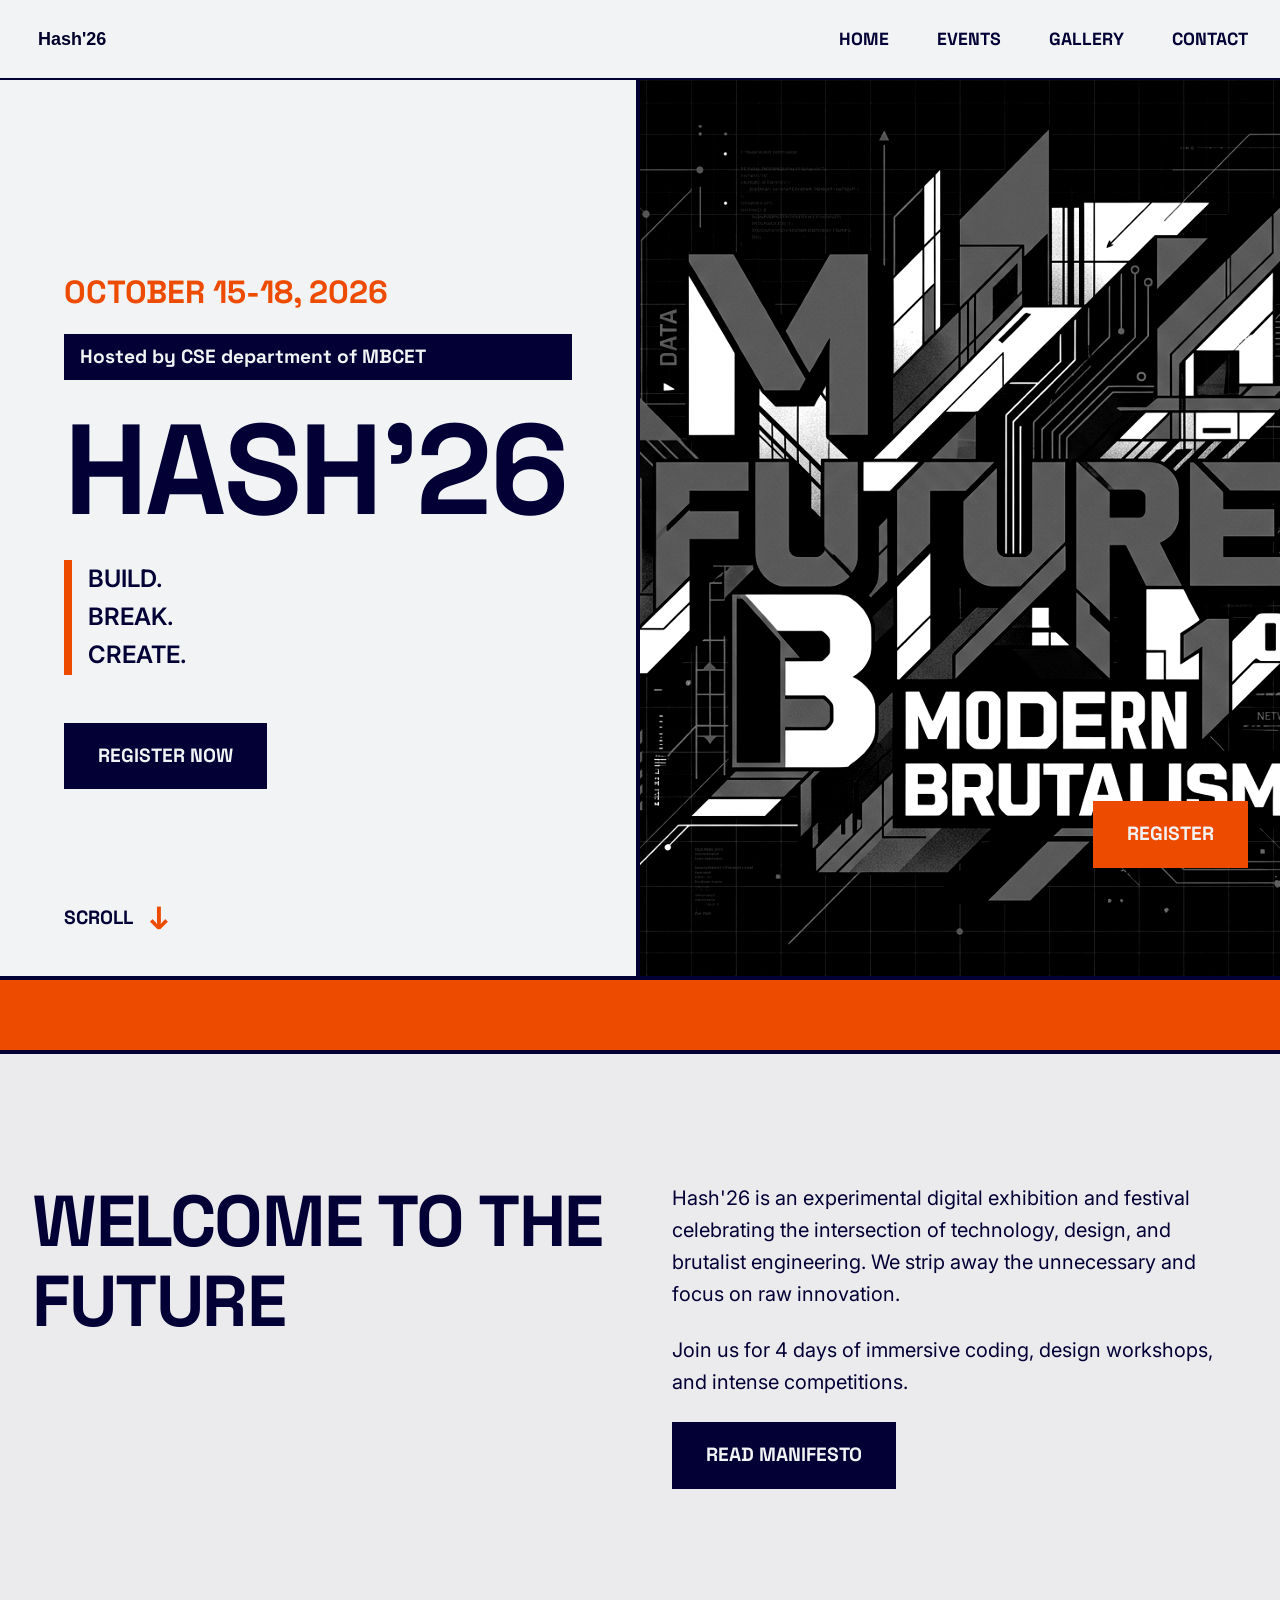
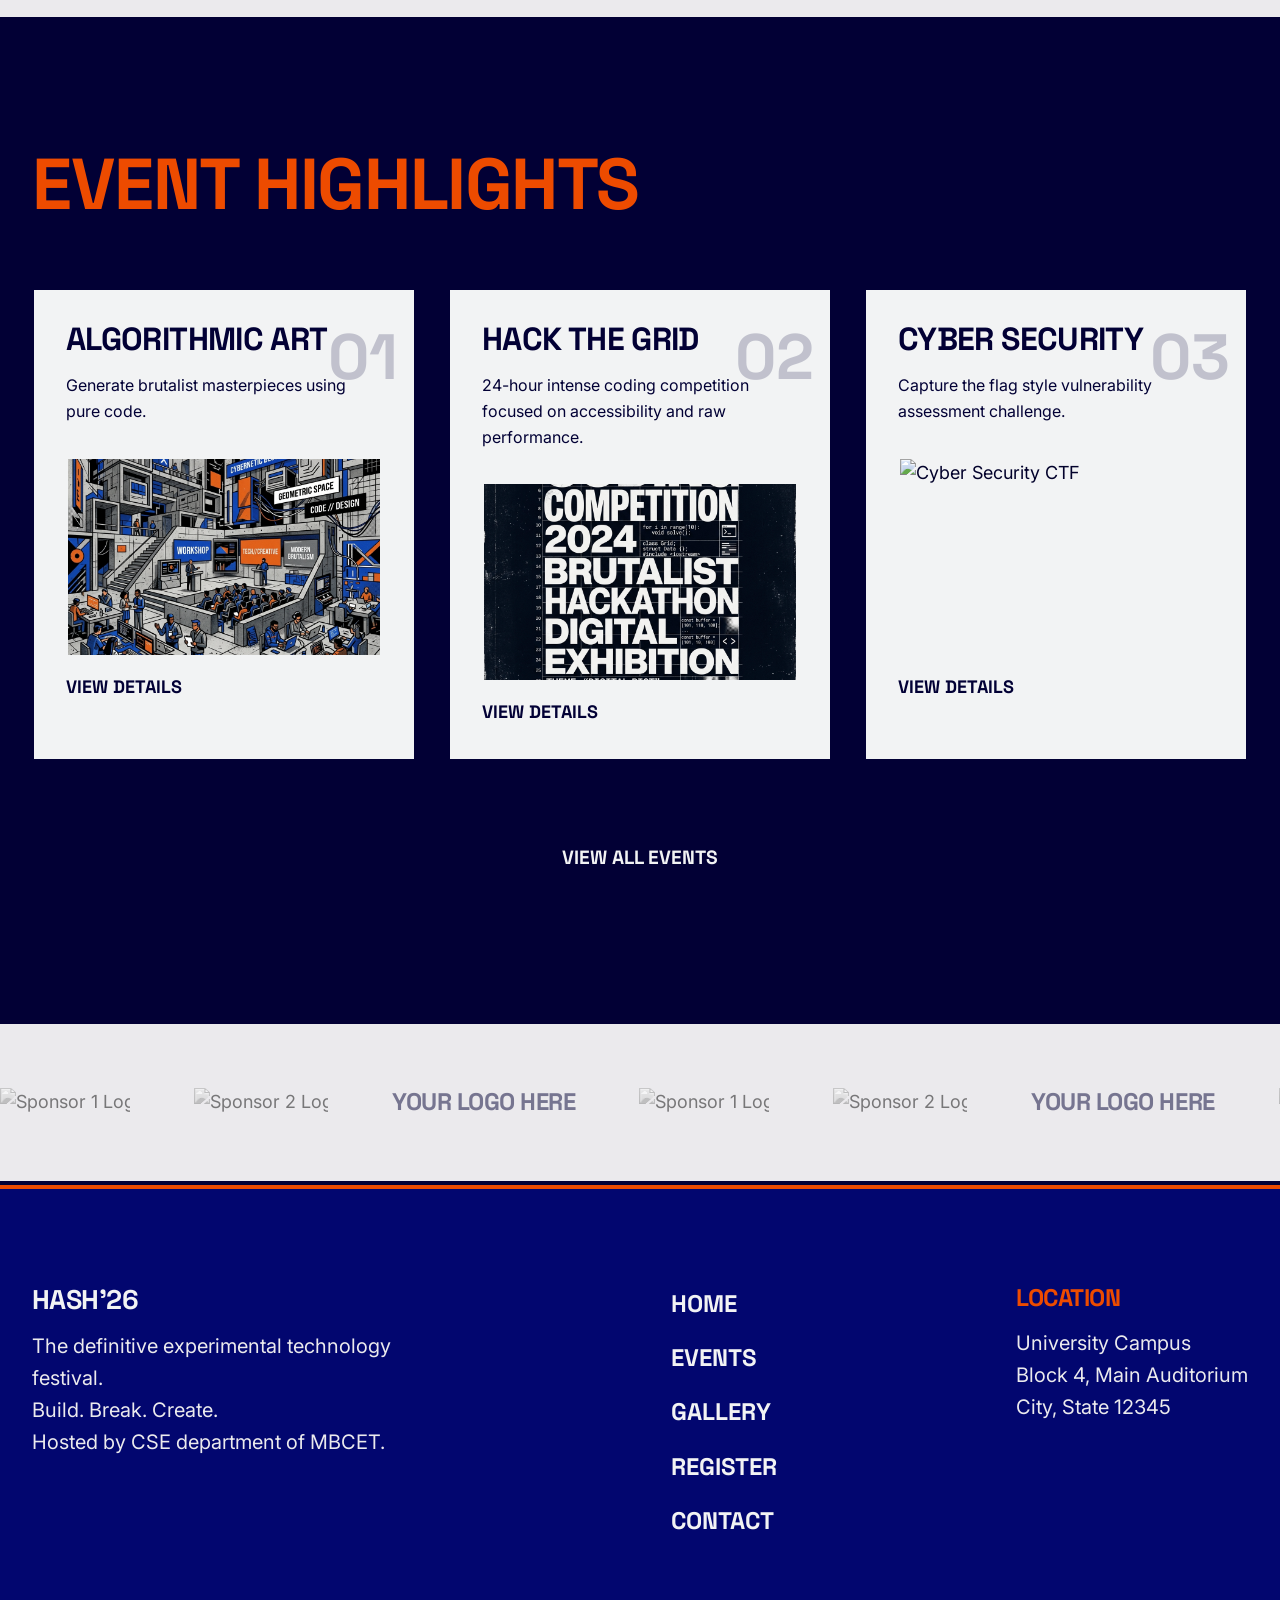
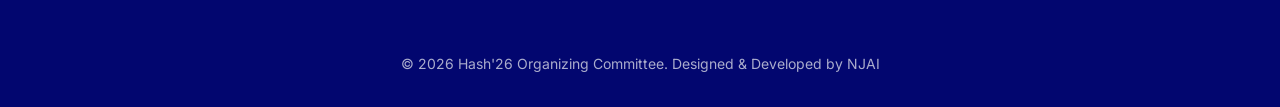
==== index.html @ 5d6be67c "feat: initialize website project structure with landing, events, gallery, register, and contact page" ====
<!DOCTYPE html>
<html lang="en">

<head>
  <meta charset="UTF-8">
  <meta name="viewport" content="width=device-width, initial-scale=1.0">
  <title>Hash'26 | Build. Break. Create.</title>
  <meta name="description"
    content="Hash'26 - The modern technology festival featuring events, hackathons, and exhibitions.">
  <link rel="stylesheet" href="css/style.css">
</head>

<body>

  <!-- Sticky Navigation -->
  <header class="main-navigation">
    <div class="container">
      <a href="index.html" class="brand-logo">
        <img src="images/logo.svg" alt="Hash'26 Logo" width="120" height="30">
      </a>
      <nav>
        <ul class="nav-menu">
          <li><a href="index.html" class="nav-item">Home</a></li>
          <li><a href="events.html" class="nav-item">Events</a></li>
          <li><a href="gallery.html" class="nav-item">Gallery</a></li>
          <li><a href="contact.html" class="nav-item">Contact</a></li>
        </ul>
      </nav>
    </div>
  </header>

  <main>
    <!-- Hero Section -->
    <section class="hero-header">
      <div class="hero-text-content">
        <div class="hero-date-text">October 15-18, 2026</div>
        <div class="host-info" style="font-family: var(--font-display); font-weight: 700; color: var(--bg-primary); background: var(--dark-primary); display: inline-block; padding: 0.5rem 1rem; margin-bottom: 2rem; font-size: 1.2rem;">Hosted by CSE department of MBCET</div>
        <h1 class="hero-headline">HASH'26</h1>
        <div class="hero-theme-statement">
          BUILD.<br>BREAK.<br>CREATE.
        </div>
        <div>
          <a href="register.html" class="register-button">Register Now</a>
        </div>
        <div class="scroll-down-hint">Scroll</div>
      </div>
      <img src="images/hero.jpg" alt="Abstract geometric composition representing technology" class="hero-cover">
    </section>

    <!-- Announcements -->
    <aside class="marquee-banner">
      <div class="marquee-text">
        *** REGISTRATION CLOSES IN 5 DAYS *** EARLY BIRD TICKETS SOLD OUT *** NEW HACKATHON TRACK ANNOUNCED *** KEYNOTE
        SPEAKER: JANE DOE ***
      </div>
    </aside>

    <!-- Welcome / About -->
    <section class="page-section-secondary">
      <div class="container">
        <div class="about-grid">
          <div>
            <h2>WELCOME TO THE FUTURE</h2>
          </div>
          <div>
            <p>Hash'26 is an experimental digital exhibition and festival celebrating the intersection of
              technology, design, and brutalist engineering. We strip away the unnecessary and focus on raw innovation.
            </p>
            <p>Join us for 4 days of immersive coding, design workshops, and intense competitions.</p>
            <a href="events.html" class="register-button">Read Manifesto</a>
          </div>
        </div>
      </div>
    </section>

    <!-- Event Highlights -->
    <section class="page-section-dark">
      <div class="container">
        <h2 class="events-preview-title">EVENT HIGHLIGHTS</h2>

        <div class="events-grid">
          <!-- Card 1 -->
          <article class="event-feature-card">
            <div class="event-index">01</div>
            <h3>Algorithmic Art</h3>
            <p>Generate brutalist masterpieces using pure code.</p>
            <img src="images/event1.jpg" alt="Algorithmic Art Workshop" class="event-feature-img">
            <a href="events.html" class="event-feature-link">View Details</a>
          </article>

          <!-- Card 2 -->
          <article class="event-feature-card">
            <div class="event-index">02</div>
            <h3>Hack The Grid</h3>
            <p>24-hour intense coding competition focused on accessibility and raw performance.</p>
            <img src="images/event2.jpg" alt="Hack The Grid Competition" class="event-feature-img">
            <a href="events.html" class="event-feature-link">View Details</a>
          </article>

          <!-- Card 3 -->
          <article class="event-feature-card">
            <div class="event-index">03</div>
            <h3>Cyber Security</h3>
            <p>Capture the flag style vulnerability assessment challenge.</p>
            <img src="images/event3.jpg" alt="Cyber Security CTF" class="event-feature-img">
            <a href="events.html" class="event-feature-link">View Details</a>
          </article>
        </div>

        <div class="view-all-events">
          <a href="events.html" class="register-button">View All Events</a>
        </div>
      </div>
    </section>

    <!-- Sponsors Preview -->
    <section class="sponsor-banner">
      <div class="sponsor-track">
        <!-- Original Set -->
        <img src="images/sponsor1.png" alt="Sponsor 1 Logo">
        <img src="images/sponsor2.png" alt="Sponsor 2 Logo">
        <h3 class="sponsor-placeholder-text">YOUR LOGO HERE</h3>
        
        <!-- Duplicate Set 1 -->
        <img src="images/sponsor1.png" alt="Sponsor 1 Logo">
        <img src="images/sponsor2.png" alt="Sponsor 2 Logo">
        <h3 class="sponsor-placeholder-text">YOUR LOGO HERE</h3>
        
        <!-- Duplicate Set 2 -->
        <img src="images/sponsor1.png" alt="Sponsor 1 Logo">
        <img src="images/sponsor2.png" alt="Sponsor 2 Logo">
        <h3 class="sponsor-placeholder-text">YOUR LOGO HERE</h3>
        
        <!-- Duplicate Set 3 -->
        <img src="images/sponsor1.png" alt="Sponsor 1 Logo">
        <img src="images/sponsor2.png" alt="Sponsor 2 Logo">
        <h3 class="sponsor-placeholder-text">YOUR LOGO HERE</h3>
      </div>
    </section>
  </main>

  <footer class="site-footer">
    <div class="container">
      <div class="footer-layout">
        <div class="footer-brand">
          <h2>HASH'26</h2>
          <p>
            The definitive experimental technology festival.<br>
            Build. Break. Create.<br>
            Hosted by CSE department of MBCET.
          </p>
        </div>

        <nav class="footer-links">
          <ul>
            <li><a href="index.html">Home</a></li>
            <li><a href="events.html">Events</a></li>
            <li><a href="gallery.html">Gallery</a></li>
            <li><a href="register.html">Register</a></li>
            <li><a href="contact.html">Contact</a></li>
          </ul>
        </nav>

        <div class="footer-contact">
          <h3>LOCATION</h3>
          <p>
            University Campus<br>
            Block 4, Main Auditorium<br>
            City, State 12345
          </p>
        </div>
      </div>

      <div class="footer-legal">
        &copy; 2026 Hash'26 Organizing Committee. Designed & Developed by NJAI
      </div>
    </div>
  </footer>

  <!-- Fixed Floating Button -->
  <a href="register.html" class="register-button floating">REGISTER</a>

</body>

</html>
---- css/style.css ----
/* 
  HASH'26
  Style: Modern Brutalism
  No Utility Classes
*/

@import url('https://fonts.googleapis.com/css2?family=Inter:wght@400;600;800;900&family=Space+Grotesk:wght@400;600;700&display=swap');

:root {
  /* STRICT COLOR PALETTE */
  --bg-primary: #F2F3F4;
  --bg-secondary: #EBEAED;
  --dark-primary: #020035;
  --dark-secondary: #02066F;
  --accent: #2000B1;
  --highlight: #ED4B00;

  /* TYPOGRAPHY */
  --font-primary: 'Inter', sans-serif;
  --font-display: 'Space Grotesk', sans-serif;
}

/* RESET */
*, *::before, *::after {
  box-sizing: border-box;
  margin: 0;
  padding: 0;
}

html {
  scroll-behavior: smooth;
  font-size: 100%;
}

body {
  font-family: var(--font-primary);
  background-color: var(--bg-primary);
  color: var(--dark-primary);
  line-height: 1.6;
  font-size: 18px;
  overflow-x: hidden;
}

/* GLOBAL TYPOGRAPHY */
h1, h2, h3, h4, h5, h6 {
  font-family: var(--font-display);
  font-weight: 900;
  line-height: 1.1;
  text-transform: uppercase;
  letter-spacing: -0.02em;
}

p {
  font-size: 18px;
  max-width: 70ch;
  margin-bottom: 1.5rem;
}

@media (min-width: 1200px) {
  p { font-size: 20px; }
}

/* GLOBAL LAYOUT */
.container {
  width: 100%;
  max-width: 1400px;
  margin: 0 auto;
  padding: 0 2rem;
}

.page-section {
  padding-top: 8rem;
  padding-bottom: 8rem;
}

.page-section-dark {
  background-color: var(--dark-primary);
  color: var(--bg-primary);
  padding-top: 8rem;
  padding-bottom: 8rem;
}

.page-section-secondary {
  background-color: var(--bg-secondary);
  padding-top: 8rem;
  padding-bottom: 8rem;
}

/* BUTTONS */
.register-button {
  display: inline-block;
  background-color: var(--dark-primary);
  color: var(--bg-primary);
  text-decoration: none;
  font-family: var(--font-display);
  font-weight: 800;
  font-size: 1.2rem;
  padding: 1rem 2rem;
  border: 2px solid var(--dark-primary);
  border-radius: 0;
  text-transform: uppercase;
  transition: all 0.25s ease;
  cursor: pointer;
  position: relative;
  z-index: 1;
}

.register-button:hover {
  background-color: var(--highlight);
  border-color: var(--highlight);
  color: var(--bg-primary);
  transform: translate(-4px, -4px);
  box-shadow: 4px 4px 0 var(--dark-primary);
}

.register-button.floating {
  position: fixed;
  bottom: 2rem;
  right: 2rem;
  z-index: 1000;
  background-color: var(--highlight);
  border-color: var(--highlight);
}

.register-button.floating:hover {
  background-color: var(--dark-primary);
  border-color: var(--dark-primary);
  box-shadow: 4px 4px 0 var(--highlight);
}

/* NAVIGATION */
.main-navigation {
  position: sticky;
  top: 0;
  z-index: 999;
  background-color: var(--bg-primary);
  border-bottom: 2px solid var(--dark-primary);
  padding: 1.5rem 0;
}

.main-navigation .container {
  display: flex;
  justify-content: space-between;
  align-items: center;
}

.brand-logo {
  font-family: var(--font-display);
  font-weight: 900;
  font-size: 2rem;
  color: var(--dark-primary);
  text-decoration: none;
  text-transform: uppercase;
  display: flex;
  align-items: center;
  gap: 1rem;
}

.nav-menu {
  display: flex;
  gap: 3rem;
  list-style: none;
}

.nav-item {
  text-decoration: none;
  color: var(--dark-primary);
  font-family: var(--font-display);
  font-weight: 700;
  font-size: 1.1rem;
  text-transform: uppercase;
  position: relative;
}

.nav-item::after {
  content: '';
  position: absolute;
  width: 0%;
  height: 3px;
  bottom: -4px;
  left: 0;
  background-color: var(--highlight);
  transition: width 0.2s ease;
}

.nav-item:hover::after {
  width: 100%;
}

/* IMAGES */
img {
  max-width: 100%;
  height: auto;
  display: block;
  filter: grayscale(20%);
  transition: filter 0.3s ease;
}

img:hover {
  filter: grayscale(0%);
}

/* FOOTER */
.site-footer {
  padding: 6rem 0 2rem;
  border-top: 4px solid var(--highlight);
  background-color: var(--dark-secondary);
  color: var(--bg-primary);
}

.footer-layout {
  display: flex;
  flex-direction: column;
  gap: 4rem;
}

@media (min-width: 768px) {
  .footer-layout {
    flex-direction: row;
    justify-content: space-between;
  }
}

.footer-brand h2 {
  color: var(--bg-primary);
  margin-bottom: 1rem;
}

.footer-brand p {
  color: var(--bg-secondary);
  max-width: 400px;
}

.footer-links ul {
  list-style: none;
}

.footer-links a {
  color: var(--bg-primary);
  text-decoration: none;
  font-family: var(--font-display);
  font-size: 1.5rem;
  font-weight: 700;
  text-transform: uppercase;
  display: inline-block;
  margin-bottom: 1rem;
  transition: color 0.2s ease;
}

.footer-links a:hover {
  color: var(--highlight);
}

.footer-contact h3 {
  color: var(--highlight);
  font-size: 1.5rem;
  margin-bottom: 1rem;
}
.footer-contact p {
  color: var(--bg-secondary);
}

.footer-legal {
  margin-top: 6rem;
  text-align: center;
  font-size: 14px;
  opacity: 0.7;
}

/* ----------------------------------
   HOME PAGE COMPONENTS
----------------------------------- */
.hero-header {
  min-height: 100vh;
  display: grid;
  grid-template-columns: 1fr 1fr;
  align-items: center;
  border-bottom: 4px solid var(--dark-primary);
  position: relative;
}

.hero-text-content {
  padding: 2rem 4rem;
  border-right: 4px solid var(--dark-primary);
  height: 100%;
  display: flex;
  flex-direction: column;
  justify-content: center;
}

.hero-cover {
  height: 100%;
  width: 100%;
  object-fit: cover;
  object-position: center;
  filter: grayscale(100%) contrast(1.2);
}

.hero-headline {
  font-size: clamp(60px, 10vw, 140px);
  line-height: 0.9;
  margin-bottom: 2rem;
}

.hero-date-text {
  font-size: 2rem;
  font-family: var(--font-display);
  font-weight: 700;
  color: var(--highlight);
  margin-bottom: 1rem;
  text-transform: uppercase;
}

.hero-theme-statement {
  font-size: 1.5rem;
  font-weight: 600;
  margin-bottom: 3rem;
  border-left: 8px solid var(--highlight);
  padding-left: 1rem;
}

.scroll-down-hint {
  position: absolute;
  bottom: 2rem;
  left: 4rem;
  font-family: var(--font-display);
  font-weight: 700;
  text-transform: uppercase;
  font-size: 1.2rem;
  display: flex;
  align-items: center;
  gap: 1rem;
}

.scroll-down-hint::after {
  content: '↓';
  font-size: 2rem;
  color: var(--highlight);
  animation: bounce 2s infinite;
}

@keyframes bounce {
  0%, 20%, 50%, 80%, 100% { transform: translateY(0); }
  40% { transform: translateY(-10px); }
  60% { transform: translateY(-5px); }
}

.marquee-banner {
  background-color: var(--highlight);
  color: var(--bg-primary);
  padding: 1rem 0;
  font-family: var(--font-display);
  font-weight: 700;
  text-transform: uppercase;
  font-size: 1.5rem;
  white-space: nowrap;
  overflow: hidden;
  border-bottom: 4px solid var(--dark-primary);
}

.marquee-text {
  display: inline-block;
  padding-left: 100%;
  animation: scroll-left 20s linear infinite;
}

@keyframes scroll-left {
  0% { transform: translate(0, 0); }
  100% { transform: translate(-100%, 0); }
}

.about-grid {
  display: grid;
  grid-template-columns: 1fr 1fr;
  gap: 4rem;
}

.about-grid h2 {
  font-size: clamp(36px, 6vw, 72px);
}

.events-preview-title {
  color: var(--highlight);
  margin-bottom: 4rem;
  font-size: clamp(36px, 6vw, 72px);
}

.events-grid {
  display: grid;
  grid-template-columns: repeat(3, 1fr);
  gap: 2rem;
}

.event-feature-card {
  border: 2px solid var(--dark-primary);
  background: var(--bg-primary);
  color: var(--dark-primary);
  padding: 2rem;
  position: relative;
  transition: all 0.2s ease;
}

.event-feature-card:hover {
  background: var(--dark-primary);
  color: var(--bg-primary);
  transform: translate(8px, -8px);
  box-shadow: -8px 8px 0 var(--highlight);
}

.event-feature-card:hover .event-index { color: var(--highlight); }
.event-feature-card:hover a { color: var(--bg-primary); }

.event-index {
  font-family: var(--font-display);
  font-size: 4rem;
  font-weight: 900;
  position: absolute;
  top: 1rem;
  right: 1rem;
  opacity: 0.2;
  transition: color 0.2s;
}

.event-feature-card h3 {
  font-size: 2rem;
  margin-bottom: 1rem;
}

.event-feature-card p {
  font-size: 1rem;
  margin-bottom: 2rem;
}

.event-feature-img {
  width: 100%;
  height: 200px;
  object-fit: cover;
  border: 2px solid var(--bg-primary);
  margin-bottom: 1rem;
}

.event-feature-link {
  color: var(--dark-primary);
  text-decoration: none;
  font-family: var(--font-display);
  font-weight: 700;
  text-transform: uppercase;
}

.view-all-events {
  margin-top: 4rem;
  text-align: center;
}

.sponsor-banner {
  padding: 4rem 0;
  border-top: 4px solid var(--dark-primary);
  border-bottom: 4px solid var(--dark-primary);
  background-color: var(--bg-secondary);
  overflow: hidden;
  white-space: nowrap;
  position: relative;
  display: flex;
}

.sponsor-track {
  display: flex;
  align-items: center;
  gap: 4rem;
  padding-right: 4rem;
  animation: scroll-sponsors 20s linear infinite;
  will-change: transform;
}

.sponsor-banner:hover .sponsor-track {
  animation-play-state: paused;
}

@keyframes scroll-sponsors {
  0% { transform: translateX(0); }
  100% { transform: translateX(-25%); }
}

.sponsor-track img {
  max-height: 60px;
  opacity: 0.5;
  filter: grayscale(100%);
  transition: all 0.3s ease;
}

.sponsor-track img:hover {
  opacity: 1;
  filter: grayscale(0%);
}

.sponsor-placeholder-text {
  font-family: var(--font-display);
  color: var(--dark-primary);
  opacity: 0.5;
  font-size: 1.5rem;
  margin: 0;
}

@media (max-width: 992px) {
  .hero-header {
    grid-template-columns: 1fr;
    grid-template-rows: auto 400px;
  }
  .hero-text-content {
    border-right: none;
    border-bottom: 4px solid var(--dark-primary);
    padding: 2rem;
  }
  .scroll-down-hint {
    left: 2rem;
  }
  .about-grid, .events-grid {
    grid-template-columns: 1fr;
  }
}

/* ----------------------------------
   EVENTS PAGE COMPONENTS
----------------------------------- */
.events-page-header {
  padding: 6rem 0;
  background-color: var(--accent);
  color: var(--bg-primary);
  border-bottom: 4px solid var(--dark-primary);
}

.events-layout-grid {
  display: grid;
  grid-template-columns: 1fr 1fr;
  gap: 4rem;
}

.event-list-box {
  background-color: var(--bg-primary);
  border: 4px solid var(--dark-primary);
  padding: 3rem;
  margin-bottom: 4rem;
}

.event-list-box h2 {
  font-size: 2.5rem;
  margin-bottom: 2rem;
}

.event-list-box h2.spaced-title {
  margin-top: 3rem;
}

ol.brutalist-list, ul.brutalist-list {
  margin-left: 2rem;
  margin-bottom: 2rem;
  font-size: 1.2rem;
}

ol.brutalist-list {
  list-style-type: decimal-leading-zero;
  font-family: var(--font-display);
  font-weight: 700;
}

ul.brutalist-list {
  list-style-type: square;
}

ul.brutalist-list ul {
  margin-top: 0.5rem;
  list-style-type: circle;
  color: var(--highlight);
}

ol.brutalist-list li, ul.brutalist-list li {
  margin-bottom: 1rem;
  padding-left: 1rem;
}

dl.definition-list {
  display: grid;
  grid-template-columns: 200px 1fr;
  gap: 1rem;
  border-top: 2px solid var(--dark-primary);
  padding-top: 2rem;
}

dl.definition-list dt {
  font-family: var(--font-display);
  font-weight: 900;
  font-size: 1.2rem;
  color: var(--highlight);
  text-transform: uppercase;
}

dl.definition-list dd {
  font-size: 1.1rem;
  margin-bottom: 2rem;
  border-left: 2px solid var(--dark-primary);
  padding-left: 1rem;
}

.schedule-heading {
  font-size: 3.5rem;
  margin-top: 4rem;
  margin-bottom: 2rem;
}

.schedule-wrapper {
  overflow-x: auto;
  margin-bottom: 4rem;
}

.master-schedule-table {
  width: 100%;
  border-collapse: collapse;
  border: 4px solid var(--dark-primary);
  background-color: var(--bg-primary);
  text-align: left;
}

.master-schedule-table caption {
  font-family: var(--font-display);
  font-size: 2rem;
  font-weight: 900;
  text-align: left;
  margin-bottom: 1rem;
  text-transform: uppercase;
  color: var(--dark-primary);
}

.master-schedule-table th, .master-schedule-table td {
  border: 2px solid var(--dark-primary);
  padding: 1.5rem;
  font-size: 1.1rem;
}

.master-schedule-table thead th {
  background-color: var(--dark-primary);
  color: var(--bg-primary);
  font-family: var(--font-display);
  text-transform: uppercase;
}

.master-schedule-table tfoot td {
  background-color: var(--bg-secondary);
  font-weight: 700;
}

.master-schedule-table td.opening-ceremony {
  text-align: center;
  font-weight: bold;
}

.master-schedule-table .lunch-break {
  background-color: var(--highlight);
  color: var(--bg-primary);
  text-align: center;
  font-weight: 900;
  font-family: var(--font-display);
  letter-spacing: 0.1em;
  text-transform: uppercase;
}

.committee-heading {
  font-size: 3.5rem;
  margin-top: 4rem;
  margin-bottom: 2rem;
}

.organizing-committee {
  display: grid;
  grid-template-columns: repeat(auto-fill, minmax(250px, 1fr));
  gap: 2rem;
}

.committee-member-card {
  border: 2px solid var(--dark-primary);
  padding: 1.5rem;
  background: var(--bg-secondary);
}

.committee-member-card h4 {
  font-size: 1.5rem;
  color: var(--accent);
  margin-bottom: 0.5rem;
}

.committee-member-card p {
  font-size: 1rem;
  margin: 0;
  font-weight: 600;
}

@media (max-width: 992px) {
  .events-layout-grid {
    grid-template-columns: 1fr;
  }
  dl.definition-list {
    grid-template-columns: 1fr;
  }
}

/* ----------------------------------
   REGISTER PAGE COMPONENTS
----------------------------------- */
.registration-header {
  padding: 6rem 0;
  background-color: var(--highlight);
  color: var(--bg-primary);
  border-bottom: 4px solid var(--dark-primary);
  text-align: center;
}

.registration-header h1 {
  font-size: clamp(40px, 8vw, 80px);
}

.registration-header p {
  font-size: 1.5rem;
  margin: 0 auto;
}

.registration-form {
  background-color: var(--bg-primary);
  border: 4px solid var(--dark-primary);
  padding: 4rem;
  max-width: 800px;
  margin: -4rem auto 4rem auto;
  position: relative;
  z-index: 10;
  box-shadow: 16px 16px 0 var(--dark-primary);
}

.input-field-group {
  margin-bottom: 2rem;
}

.input-field-group label {
  display: block;
  font-family: var(--font-display);
  font-weight: 700;
  font-size: 1.2rem;
  text-transform: uppercase;
  margin-bottom: 0.5rem;
  color: var(--dark-primary);
}

.form-input {
  width: 100%;
  padding: 1rem;
  font-size: 1.1rem;
  font-family: var(--font-primary);
  border: 2px solid var(--dark-primary);
  background-color: var(--bg-secondary);
  transition: all 0.3s;
}

.form-input:focus {
  outline: none;
  border-color: var(--highlight);
  background-color: var(--bg-primary);
  box-shadow: 4px 4px 0 var(--highlight);
}

textarea.form-input {
  resize: vertical;
  min-height: 150px;
}

.form-row-2 {
  display: grid;
  grid-template-columns: 1fr 1fr;
  gap: 2rem;
}

.selection-group {
  display: flex;
  flex-wrap: wrap;
  gap: 1.5rem;
  margin-top: 0.5rem;
}

.selection-label {
  display: flex;
  align-items: center;
  gap: 0.5rem;
  font-weight: 600;
  cursor: pointer;
}

input[type="radio"], input[type="checkbox"] {
  width: 1.2rem;
  height: 1.2rem;
  accent-color: var(--highlight);
  cursor: pointer;
}

.terms-agreement-box {
  background-color: var(--bg-secondary);
  padding: 1.5rem;
  border: 2px dashed var(--dark-primary);
  margin-bottom: 2rem;
}

.submit-registration {
  width: 100%;
  text-align: center;
  font-size: 1.5rem;
  padding: 1.5rem;
  margin-top: 2rem;
}

@media (max-width: 768px) {
  .registration-form {
    padding: 2rem;
    margin-top: 0;
    box-shadow: none;
    border-left: none;
    border-right: none;
  }
  .form-row-2 {
    grid-template-columns: 1fr;
  }
}

/* ----------------------------------
   GALLERY PAGE COMPONENTS
----------------------------------- */
.exhibition-header {
  padding: 6rem 0;
  background-color: var(--dark-primary);
  color: var(--bg-primary);
  border-bottom: 4px solid var(--highlight);
}

.promo-media-section {
  background-color: var(--dark-secondary);
  color: var(--bg-primary);
  padding: 4rem 0;
  border-bottom: 4px solid var(--highlight);
}

.promo-media-title {
  color: var(--highlight);
  margin-bottom: 2rem;
  font-size: clamp(36px, 6vw, 72px);
}

.video-wrapper {
  width: 100%;
  max-width: 1000px;
  margin: 0 auto 2rem auto;
  border: 4px solid var(--highlight);
}

.video-wrapper video {
  width: 100%;
  display: block;
}

.audio-wrapper {
  max-width: 600px;
  margin: 0 auto;
  background: var(--bg-primary);
  padding: 2rem;
  border: 4px solid var(--dark-primary);
  color: var(--dark-primary);
}

.audio-wrapper h3 {
  font-size: 1.5rem;
  margin-bottom: 1rem;
}

.audio-player-control {
  width: 100%;
  margin-top: 1rem;
}

.past-editions-title {
  font-size: 3.5rem;
  margin-bottom: 2rem;
}

.exhibition-grid {
  display: grid;
  grid-template-columns: repeat(auto-fill, minmax(300px, 1fr));
  grid-auto-rows: 250px;
  gap: 1.5rem;
  padding: 2rem 0;
}

.artwork-card {
  position: relative;
  overflow: hidden;
  border: 4px solid var(--dark-primary);
  background-color: var(--bg-secondary);
  display: flex;
  flex-direction: column;
}

.artwork-card-tall {
  grid-row: span 2;
}

.artwork-card-wide {
  grid-column: span 2;
}

.artwork-card img, .artwork-card video {
  width: 100%;
  height: 100%;
  object-fit: cover;
  transition: transform 0.5s ease;
}

.artwork-card:hover img, .artwork-card:hover video {
  transform: scale(1.05);
}

.artwork-label {
  position: absolute;
  bottom: 0;
  left: 0;
  right: 0;
  background: var(--dark-primary);
  color: var(--bg-primary);
  padding: 1rem;
  font-family: var(--font-display);
  font-weight: 700;
  text-transform: uppercase;
  transform: translateY(100%);
  transition: transform 0.3s ease;
}

.artwork-card:hover .artwork-label {
  transform: translateY(0);
}

@media (max-width: 768px) {
  .artwork-card-wide {
    grid-column: span 1;
  }
}

/* ----------------------------------
   CONTACT PAGE COMPONENTS
----------------------------------- */
.contact-hero-header {
  padding: 6rem 0 10rem 0;
  background-color: var(--dark-primary);
  color: var(--bg-primary);
  border-bottom: 4px solid var(--highlight);
}

.contact-hero-header h1 {
  font-size: clamp(40px, 8vw, 80px);
}

.contact-layout {
  display: grid;
  grid-template-columns: 1fr 1.5fr;
  gap: 4rem;
  margin-top: -4rem;
  position: relative;
  z-index: 10;
}

.office-details-box {
  background-color: var(--highlight);
  color: var(--bg-primary);
  padding: 3rem;
  border: 4px solid var(--dark-primary);
}

.office-details-box a {
  color: var(--dark-primary);
  text-decoration: underline;
  font-weight: 700;
  transition: color 0.3s;
}

.office-details-box a:hover {
  color: var(--bg-primary);
}

.contact-information-group {
  margin-bottom: 2.5rem;
}

.contact-information-group h3 {
  font-size: 1.5rem;
  margin-bottom: 1rem;
  color: var(--dark-primary);
}

.contact-information-group p.large-text {
  font-size: 1.2rem;
}

.social-media-links {
  display: flex;
  gap: 1.5rem;
  margin-top: 1rem;
}

.social-media-links a {
  font-size: 1.5rem;
  text-decoration: none;
  border: 2px solid var(--dark-primary);
  padding: 0.5rem 1rem;
}

.social-media-links a:hover {
  background-color: var(--dark-primary);
  color: var(--bg-primary);
}

.message-form-box {
  background-color: var(--bg-primary);
  padding: 3rem;
  border: 4px solid var(--dark-primary);
}

.message-form-box h2 {
  font-size: 3rem;
  margin-bottom: 2rem;
}

.submit-message-button {
  width: 100%;
}

.location-map-frame {
  width: 100%;
  height: 400px;
  background-color: var(--dark-secondary);
  border: 4px solid var(--dark-primary);
  display: flex;
  align-items: center;
  justify-content: center;
  margin-top: 4rem;
  margin-bottom: 4rem;
  color: var(--bg-primary);
  font-family: var(--font-display);
  font-size: 2rem;
  font-weight: 900;
  text-transform: uppercase;
}

@media (max-width: 992px) {
  .contact-layout {
    grid-template-columns: 1fr;
  }
}
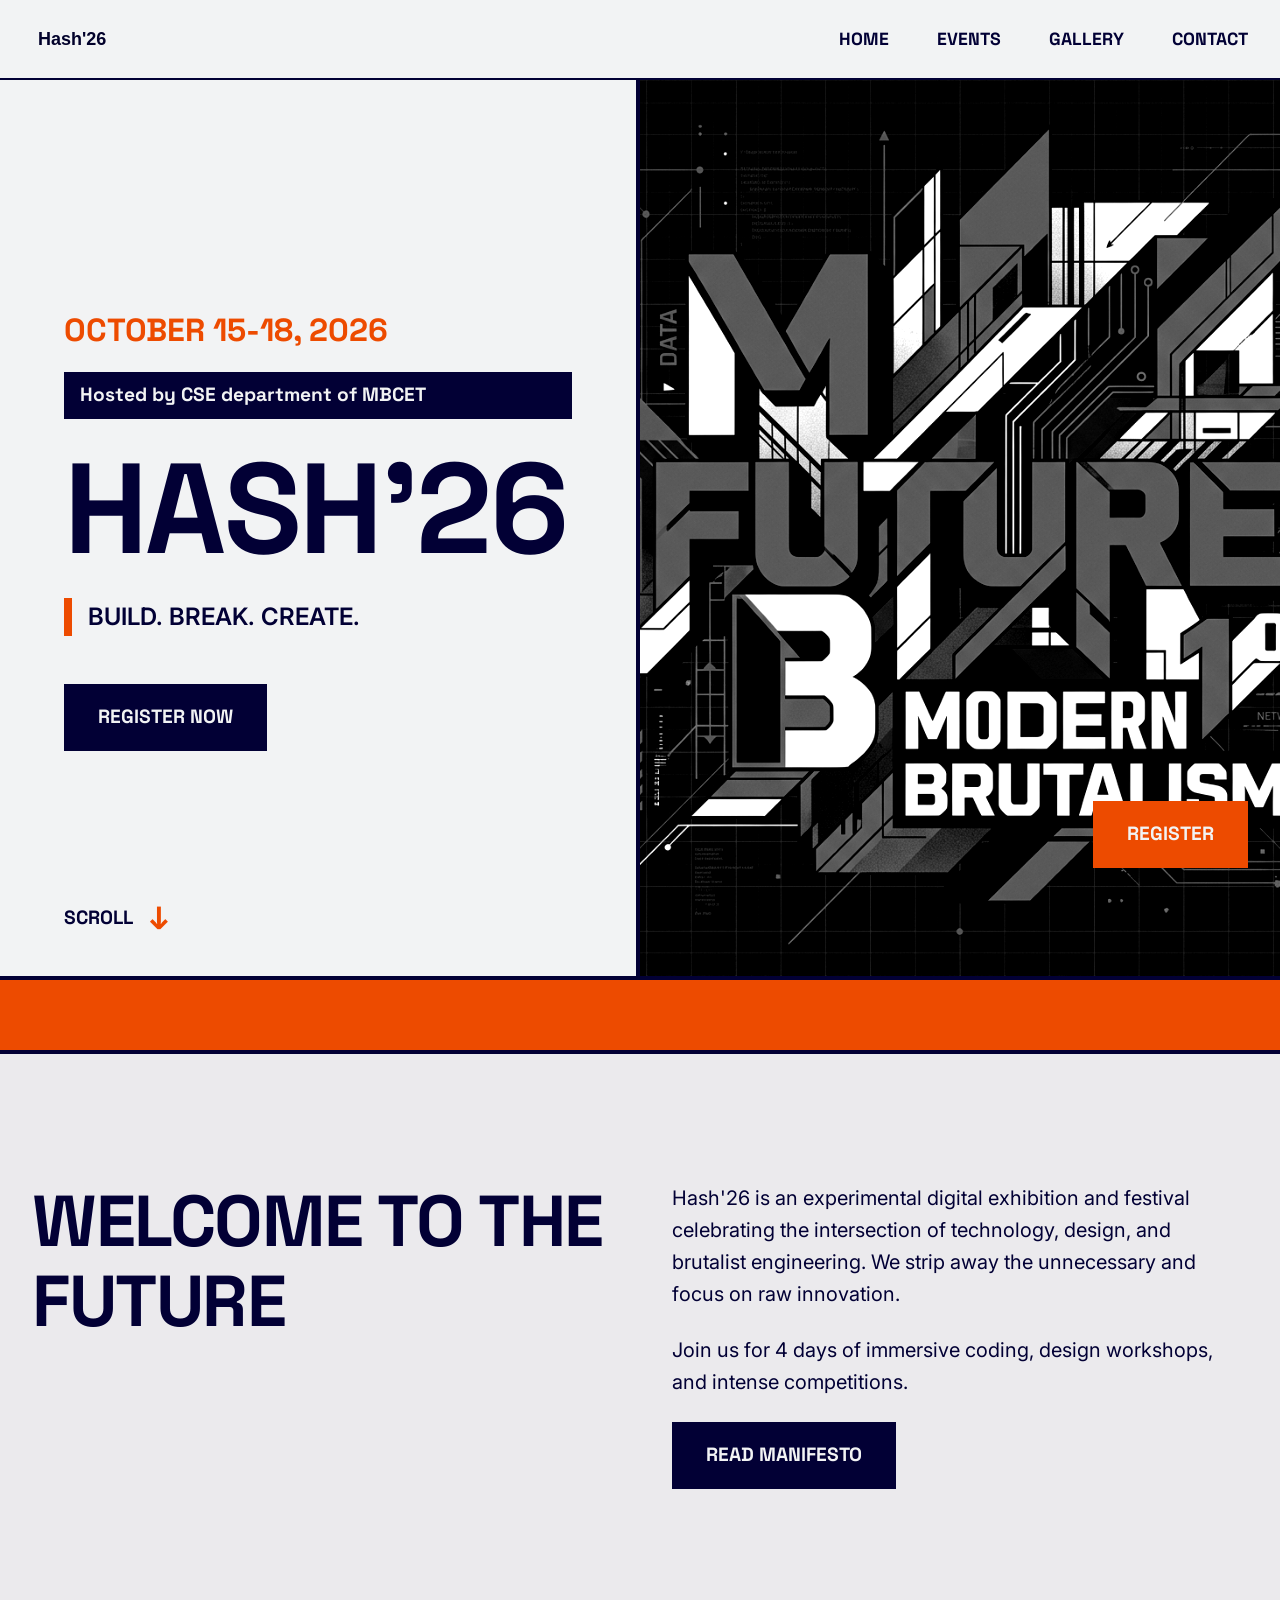
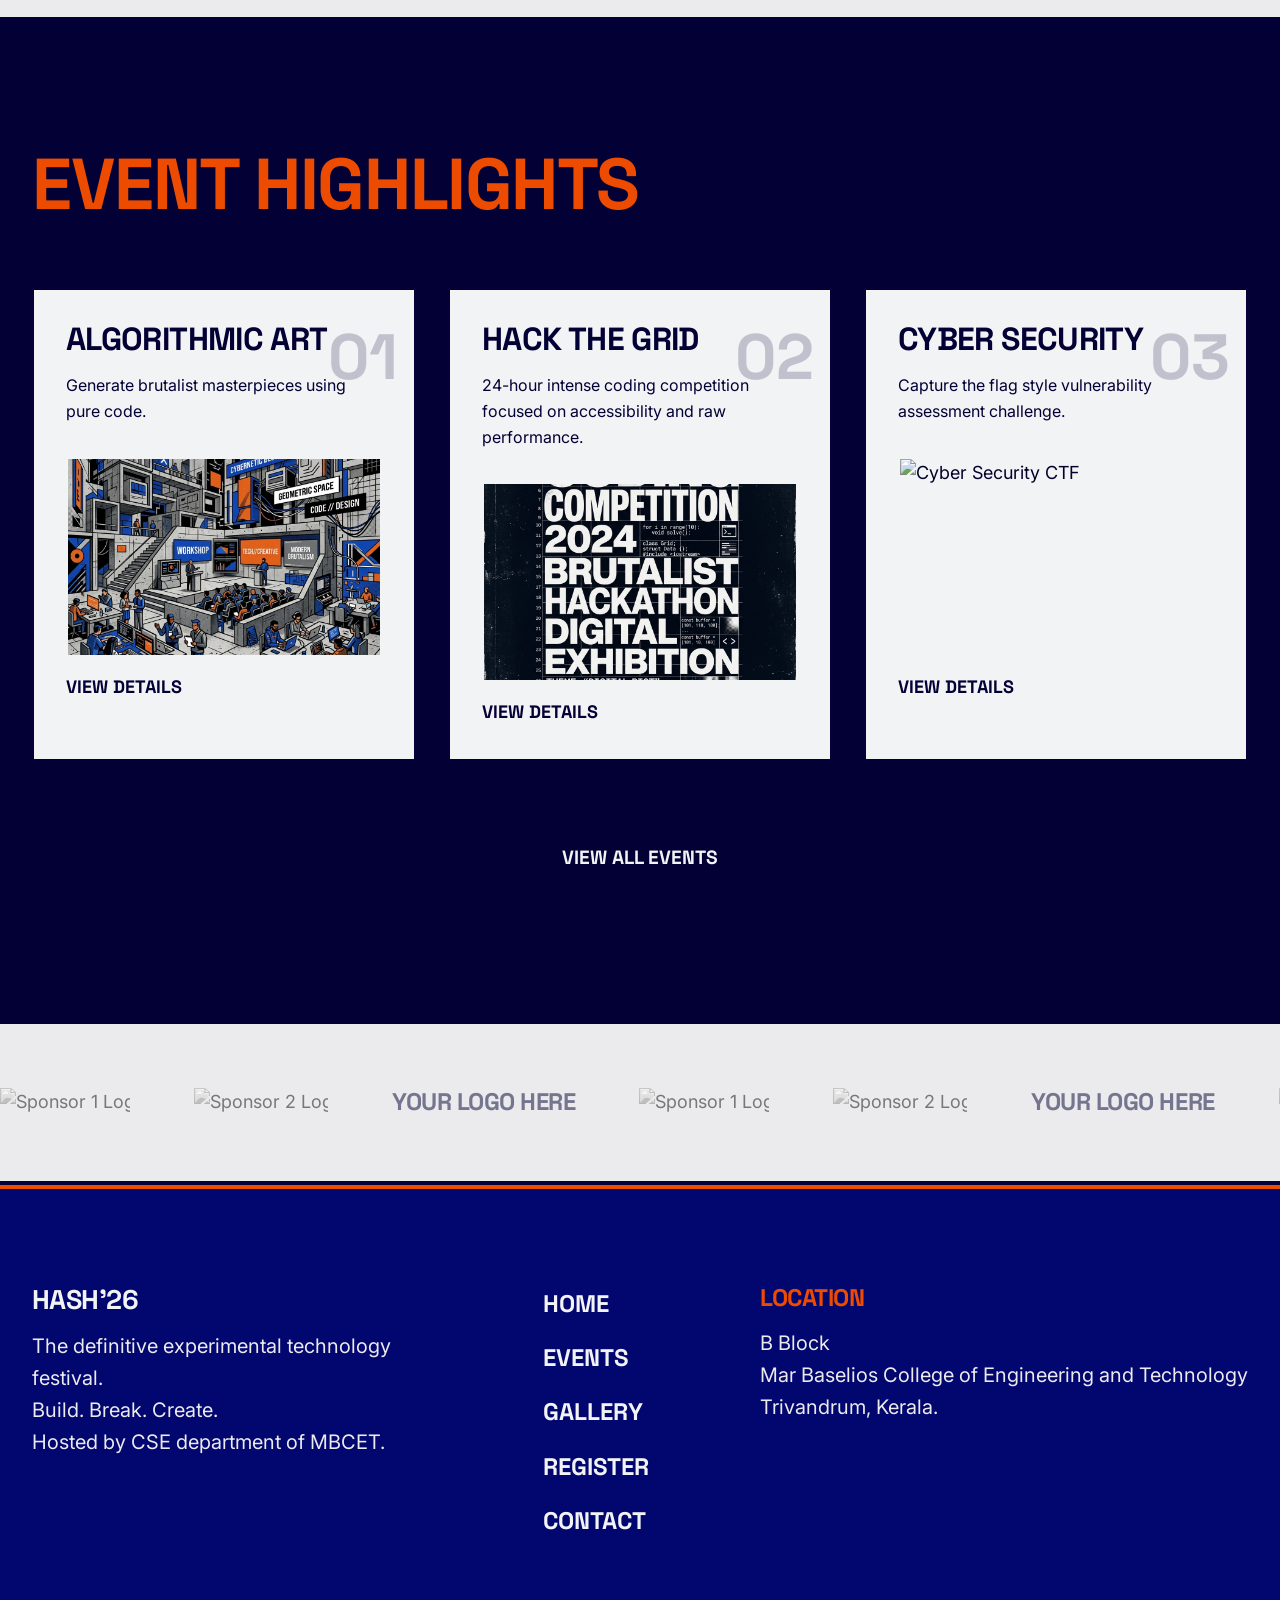
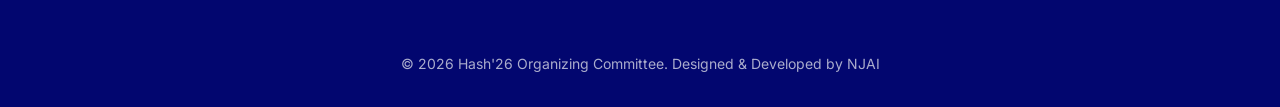
==== commit 23199dfd: "feat: implement modern brutalist design system and refactor layout styles" ====
--- a/index.html
+++ b/index.html
@@ -34,10 +34,10 @@
     <section class="hero-header">
       <div class="hero-text-content">
         <div class="hero-date-text">October 15-18, 2026</div>
-        <div class="host-info" style="font-family: var(--font-display); font-weight: 700; color: var(--bg-primary); background: var(--dark-primary); display: inline-block; padding: 0.5rem 1rem; margin-bottom: 2rem; font-size: 1.2rem;">Hosted by CSE department of MBCET</div>
+        <div class="host-info">Hosted by CSE department of MBCET</div>
         <h1 class="hero-headline">HASH'26</h1>
         <div class="hero-theme-statement">
-          BUILD.<br>BREAK.<br>CREATE.
+          BUILD. BREAK. CREATE.
         </div>
         <div>
           <a href="register.html" class="register-button">Register Now</a>
@@ -120,17 +120,17 @@
         <img src="images/sponsor1.png" alt="Sponsor 1 Logo">
         <img src="images/sponsor2.png" alt="Sponsor 2 Logo">
         <h3 class="sponsor-placeholder-text">YOUR LOGO HERE</h3>
-        
+
         <!-- Duplicate Set 1 -->
         <img src="images/sponsor1.png" alt="Sponsor 1 Logo">
         <img src="images/sponsor2.png" alt="Sponsor 2 Logo">
         <h3 class="sponsor-placeholder-text">YOUR LOGO HERE</h3>
-        
+
         <!-- Duplicate Set 2 -->
         <img src="images/sponsor1.png" alt="Sponsor 1 Logo">
         <img src="images/sponsor2.png" alt="Sponsor 2 Logo">
         <h3 class="sponsor-placeholder-text">YOUR LOGO HERE</h3>
-        
+
         <!-- Duplicate Set 3 -->
         <img src="images/sponsor1.png" alt="Sponsor 1 Logo">
         <img src="images/sponsor2.png" alt="Sponsor 2 Logo">
@@ -164,9 +164,9 @@
         <div class="footer-contact">
           <h3>LOCATION</h3>
           <p>
-            University Campus<br>
-            Block 4, Main Auditorium<br>
-            City, State 12345
+            B Block<br>
+            Mar Baselios College of Engineering and Technology<br>
+            Trivandrum, Kerala.
           </p>
         </div>
       </div>
--- a/css/style.css
+++ b/css/style.css
@@ -21,7 +21,9 @@
 }
 
 /* RESET */
-*, *::before, *::after {
+*,
+*::before,
+*::after {
   box-sizing: border-box;
   margin: 0;
   padding: 0;
@@ -42,7 +44,12 @@
 }
 
 /* GLOBAL TYPOGRAPHY */
-h1, h2, h3, h4, h5, h6 {
+h1,
+h2,
+h3,
+h4,
+h5,
+h6 {
   font-family: var(--font-display);
   font-weight: 900;
   line-height: 1.1;
@@ -57,7 +64,9 @@
 }
 
 @media (min-width: 1200px) {
-  p { font-size: 20px; }
+  p {
+    font-size: 20px;
+  }
 }
 
 /* GLOBAL LAYOUT */
@@ -256,6 +265,7 @@
   font-size: 1.5rem;
   margin-bottom: 1rem;
 }
+
 .footer-contact p {
   color: var(--bg-secondary);
 }
@@ -340,9 +350,22 @@
 }
 
 @keyframes bounce {
-  0%, 20%, 50%, 80%, 100% { transform: translateY(0); }
-  40% { transform: translateY(-10px); }
-  60% { transform: translateY(-5px); }
+
+  0%,
+  20%,
+  50%,
+  80%,
+  100% {
+    transform: translateY(0);
+  }
+
+  40% {
+    transform: translateY(-10px);
+  }
+
+  60% {
+    transform: translateY(-5px);
+  }
 }
 
 .marquee-banner {
@@ -365,8 +388,13 @@
 }
 
 @keyframes scroll-left {
-  0% { transform: translate(0, 0); }
-  100% { transform: translate(-100%, 0); }
+  0% {
+    transform: translate(0, 0);
+  }
+
+  100% {
+    transform: translate(-100%, 0);
+  }
 }
 
 .about-grid {
@@ -407,8 +435,13 @@
   box-shadow: -8px 8px 0 var(--highlight);
 }
 
-.event-feature-card:hover .event-index { color: var(--highlight); }
-.event-feature-card:hover a { color: var(--bg-primary); }
+.event-feature-card:hover .event-index {
+  color: var(--highlight);
+}
+
+.event-feature-card:hover a {
+  color: var(--bg-primary);
+}
 
 .event-index {
   font-family: var(--font-display);
@@ -477,8 +510,13 @@
 }
 
 @keyframes scroll-sponsors {
-  0% { transform: translateX(0); }
-  100% { transform: translateX(-25%); }
+  0% {
+    transform: translateX(0);
+  }
+
+  100% {
+    transform: translateX(-25%);
+  }
 }
 
 .sponsor-track img {
@@ -506,15 +544,19 @@
     grid-template-columns: 1fr;
     grid-template-rows: auto 400px;
   }
+
   .hero-text-content {
     border-right: none;
     border-bottom: 4px solid var(--dark-primary);
     padding: 2rem;
   }
+
   .scroll-down-hint {
     left: 2rem;
   }
-  .about-grid, .events-grid {
+
+  .about-grid,
+  .events-grid {
     grid-template-columns: 1fr;
   }
 }
@@ -551,7 +593,8 @@
   margin-top: 3rem;
 }
 
-ol.brutalist-list, ul.brutalist-list {
+ol.brutalist-list,
+ul.brutalist-list {
   margin-left: 2rem;
   margin-bottom: 2rem;
   font-size: 1.2rem;
@@ -573,7 +616,8 @@
   color: var(--highlight);
 }
 
-ol.brutalist-list li, ul.brutalist-list li {
+ol.brutalist-list li,
+ul.brutalist-list li {
   margin-bottom: 1rem;
   padding-left: 1rem;
 }
@@ -630,7 +674,8 @@
   color: var(--dark-primary);
 }
 
-.master-schedule-table th, .master-schedule-table td {
+.master-schedule-table th,
+.master-schedule-table td {
   border: 2px solid var(--dark-primary);
   padding: 1.5rem;
   font-size: 1.1rem;
@@ -697,6 +742,7 @@
   .events-layout-grid {
     grid-template-columns: 1fr;
   }
+
   dl.definition-list {
     grid-template-columns: 1fr;
   }
@@ -790,7 +836,8 @@
   cursor: pointer;
 }
 
-input[type="radio"], input[type="checkbox"] {
+input[type="radio"],
+input[type="checkbox"] {
   width: 1.2rem;
   height: 1.2rem;
   accent-color: var(--highlight);
@@ -820,6 +867,7 @@
     border-left: none;
     border-right: none;
   }
+
   .form-row-2 {
     grid-template-columns: 1fr;
   }
@@ -909,14 +957,16 @@
   grid-column: span 2;
 }
 
-.artwork-card img, .artwork-card video {
+.artwork-card img,
+.artwork-card video {
   width: 100%;
   height: 100%;
   object-fit: cover;
   transition: transform 0.5s ease;
 }
 
-.artwork-card:hover img, .artwork-card:hover video {
+.artwork-card:hover img,
+.artwork-card:hover video {
   transform: scale(1.05);
 }
 
@@ -1050,8 +1100,224 @@
   text-transform: uppercase;
 }
 
+.host-info {
+  font-family: var(--font-display);
+  font-weight: 700;
+  color: var(--bg-primary);
+  background: var(--dark-primary);
+  display: inline-block;
+  padding: 0.5rem 1rem;
+  margin-bottom: 2rem;
+  font-size: 1.2rem;
+}
+
 @media (max-width: 992px) {
   .contact-layout {
     grid-template-columns: 1fr;
   }
 }
+
+/* ==========================================================================
+   COMPREHENSIVE RESPONSIVENESS PATCH
+   ========================================================================== */
+
+/* Global overflow and word break prevention */
+html, body {
+  overflow-x: hidden !important;
+  max-width: 100vw;
+}
+
+* {
+  word-break: break-word;
+  overflow-wrap: break-word;
+}
+
+/* Fix Hero Clamp Minimums */
+.hero-headline {
+  font-size: clamp(32px, 10vw, 140px);
+}
+.events-preview-title, .about-grid h2, .promo-media-title {
+  font-size: clamp(28px, 6vw, 72px);
+}
+.registration-header h1, .contact-hero-header h1 {
+  font-size: clamp(28px, 8vw, 80px);
+}
+
+/* Bulletproof Auto-fit for ALL grids */
+.events-grid {
+  grid-template-columns: repeat(auto-fit, minmax(min(100%, 280px), 1fr)) !important;
+}
+.exhibition-grid {
+  grid-template-columns: repeat(auto-fill, minmax(min(100%, 280px), 1fr)) !important;
+}
+.organizing-committee {
+  grid-template-columns: repeat(auto-fill, minmax(min(100%, 250px), 1fr)) !important;
+}
+
+/* Base padding adjustments for smaller screens */
+@media (max-width: 992px) {
+  .hero-header {
+    min-height: auto;
+  }
+}
+
+@media (max-width: 768px) {
+  /* Navigation */
+  .main-navigation .container {
+    flex-direction: column;
+    gap: 1rem;
+    padding-bottom: 0.5rem;
+  }
+  .nav-menu {
+    gap: 0.75rem;
+    flex-wrap: wrap;
+    justify-content: center;
+  }
+  .nav-item {
+    font-size: 1rem;
+  }
+
+  /* Padding adjustments */
+  .page-section,
+  .page-section-dark,
+  .page-section-secondary,
+  .exhibition-header,
+  .promo-media-section,
+  .events-page-header,
+  .registration-header,
+  .contact-hero-header {
+    padding-top: 3rem !important;
+    padding-bottom: 3rem !important;
+  }
+  
+  .site-footer {
+    padding: 3rem 0 2rem !important;
+  }
+
+  /* Container padding */
+  .container {
+    padding: 0 1.25rem;
+  }
+
+  /* Footer layout */
+  .footer-layout {
+    flex-direction: column;
+    gap: 2rem;
+  }
+  .footer-links a {
+    font-size: 1.2rem;
+  }
+
+  /* Layout Boxes */
+  .event-list-box,
+  .registration-form,
+  .office-details-box,
+  .message-form-box {
+    padding: 1.25rem;
+  }
+
+  .schedule-heading, .committee-heading {
+    font-size: 2rem;
+    margin-top: 1.5rem;
+  }
+
+  .audio-wrapper {
+    padding: 1rem;
+  }
+  
+  .past-editions-title {
+    font-size: 2rem;
+  }
+  
+  .hero-text-content {
+    padding: 2rem 1.25rem !important;
+  }
+  
+  .hero-theme-statement {
+    margin-bottom: 2rem;
+    font-size: 1.2rem;
+  }
+  
+  .scroll-down-hint {
+    display: none;
+  }
+
+  .master-schedule-table th,
+  .master-schedule-table td {
+    padding: 0.75rem;
+    font-size: 0.95rem;
+  }
+  
+  .register-button.floating {
+    bottom: 1rem;
+    right: 1rem;
+    padding: 0.8rem 1.5rem;
+    font-size: 1rem;
+  }
+}
+
+@media (max-width: 480px) {
+  /* Smaller screens */
+  .nav-item {
+    font-size: 0.85rem;
+  }
+  .nav-menu {
+    gap: 0.5rem;
+  }
+  .hero-date-text {
+    font-size: 1rem;
+  }
+  .hero-theme-statement {
+    font-size: 1.1rem;
+  }
+  .register-button {
+    padding: 0.75rem 1.25rem;
+    font-size: 0.9rem;
+  }
+  .hero-header {
+    grid-template-rows: auto 250px !important;
+  }
+  .event-index {
+    font-size: 2.5rem;
+  }
+  .sponsor-track {
+    gap: 2rem;
+    padding-right: 2rem;
+  }
+  .sponsor-track img {
+    max-height: 30px;
+  }
+  .contact-information-group h3 {
+    font-size: 1.1rem;
+  }
+  .contact-information-group p.large-text {
+    font-size: 0.95rem;
+  }
+  .location-map-frame {
+    height: 200px;
+    font-size: 1.2rem;
+    margin-top: 1.5rem;
+    margin-bottom: 1.5rem;
+  }
+  .marquee-banner {
+    font-size: 1rem;
+  }
+  .brand-logo {
+    font-size: 1.2rem;
+  }
+  .brand-logo img {
+    width: 100px;
+  }
+  .about-grid h2, .events-preview-title {
+    font-size: 2rem;
+  }
+  .footer-brand h2 {
+    font-size: 1.5rem;
+  }
+  .footer-contact h3 {
+    font-size: 1.2rem;
+  }
+  .event-feature-card h3 {
+    font-size: 1.5rem;
+  }
+}
